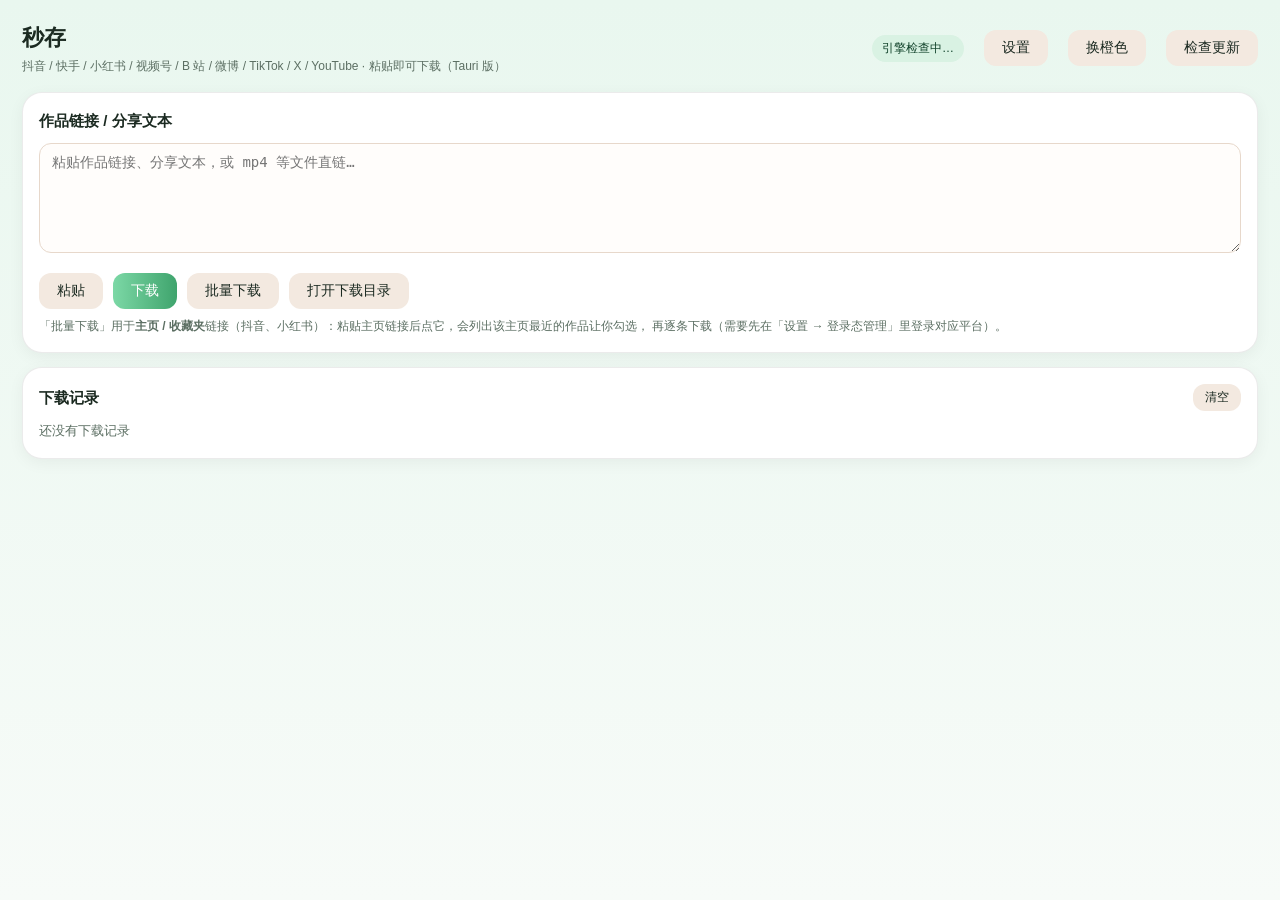
==== tauri/src/index.html @ 808eb052 "init: 秒存开源版（三端客户端 + 引擎框架 + 官网）" ====
<!doctype html>
<html lang="zh-CN">
<head>
  <meta charset="utf-8" />
  <meta name="viewport" content="width=device-width, initial-scale=1" />
  <title>秒存</title>
  <style>
    :root {
      /* 主题配色（与安卓端一致：浅橙 / 浅绿），JS 里按用户选择覆盖 */
      --bg-top: #e9f7ef;
      --bg-bottom: #f7fbf8;
      --card: #ffffff;
      --primary: #4caf7d;
      --primary-soft: #d9f2e3;
      --gradient-a: #7cd8a6;
      --gradient-b: #3fa46d;
      --chip-text: #12432b;
      --text: #1b2a21;
      --muted: #5c6f63;
      --ok: #2e7d32;
      --warn: #e65100;
      --line: rgba(0, 0, 0, 0.08);
    }
    * { box-sizing: border-box; }
    body {
      margin: 0;
      font-family: -apple-system, "PingFang SC", "Microsoft YaHei", sans-serif;
      background: linear-gradient(var(--bg-top), var(--bg-bottom)) fixed;
      color: var(--text);
      padding: 20px 22px 32px;
    }
    header { display: flex; align-items: center; gap: 12px; margin-bottom: 16px; }
    header h1 { font-size: 22px; margin: 0; }
    header .sub { color: var(--muted); font-size: 12px; margin-top: 2px; }
    .badge {
      margin-left: auto; font-size: 12px; padding: 4px 10px; border-radius: 999px;
      background: var(--primary-soft); color: var(--chip-text);
    }
    .card {
      background: var(--card); border-radius: 18px; padding: 16px;
      border: 1px solid var(--line);
      box-shadow: 0 3px 12px rgba(0, 0, 0, 0.07); margin-bottom: 14px;
    }
    textarea {
      width: 100%; min-height: 110px; resize: vertical; border-radius: 12px;
      border: 1px solid #e7d8cb; padding: 10px 12px; font-size: 14px; color: var(--text);
      background: #fffdfb; outline: none;
    }
    textarea:focus { border-color: var(--primary); }
    .row { display: flex; gap: 10px; margin-top: 12px; flex-wrap: wrap; }
    button {
      border: none; border-radius: 12px; padding: 9px 18px; font-size: 14px;
      cursor: pointer; background: #f3e9e0; color: var(--text);
    }
    button.primary { background: linear-gradient(90deg, var(--gradient-a), var(--gradient-b)); color: #fff; }
    button:disabled { opacity: 0.5; cursor: not-allowed; }
    .progress { height: 8px; border-radius: 999px; background: #f0e4d8; overflow: hidden; margin-top: 10px; }
    .progress > div { height: 100%; width: 0; background: var(--primary); transition: width 0.2s; }
    .muted { color: var(--muted); font-size: 12px; }
    .chip {
      display: inline-block; font-size: 11px; padding: 2px 8px; border-radius: 999px;
      background: var(--primary-soft); color: var(--chip-text); margin-right: 6px;
    }
    /* 卡片之间不画分隔线（与安卓 / Mac 一致，靠间距区分） */
    .history-item { display: flex; gap: 10px; align-items: center; padding: 8px 0; }
    .history-block + .history-block { margin-top: 10px; }
    .history-item .title { font-size: 13px; }
    .history-item .meta { font-size: 11px; color: var(--muted); }
    .empty { color: var(--muted); font-size: 13px; }
    /* 版本更新卡片 */
    .update-head { display: flex; align-items: center; gap: 12px; }
    .update-icon {
      width: 46px; height: 46px; border-radius: 14px; flex: none;
      background: linear-gradient(135deg, #ffb27a, #f97316);
      color: #fff; font-size: 24px; font-weight: 700;
      display: flex; align-items: center; justify-content: center;
    }
    .update-version { font-size: 22px; font-weight: 700; }
    .update-info {
      background: var(--primary-soft); border-radius: 12px; padding: 10px 14px;
      font-size: 12px; color: #7a4a1c; margin: 12px 0; line-height: 1.7;
    }
    .update-info .new { color: #d2690f; font-weight: 600; }
    .update-list { margin: 0; padding-left: 18px; font-size: 13px; line-height: 1.8; max-height: 200px; overflow: auto; }
    .update-actions { display: flex; justify-content: flex-end; gap: 10px; margin-top: 14px; }
    pre#log {
      max-height: 200px; overflow: auto; background: #fbf4ee; border-radius: 10px;
      padding: 10px; font-size: 11px; line-height: 1.5; color: #6b5a4b; white-space: pre-wrap;
    }
    h2 { font-size: 15px; margin: 0 0 10px; }
    /* 弹窗 */
    .modal-mask {
      position: fixed; inset: 0; background: rgba(0, 0, 0, 0.35);
      display: flex; align-items: center; justify-content: center; z-index: 50;
    }
    .modal {
      background: #fff; border-radius: 18px; padding: 20px 22px; max-width: 420px;
      box-shadow: 0 12px 40px rgba(0, 0, 0, 0.18);
    }
    /* 记录之间更清晰的分隔线 */
    .history-item { padding: 12px 4px 6px; }
    /* 缩略图（与安卓 / Mac 一致）：图片 / 视频 / PDF 出图，音频出音符；带细边框 */
    .thumb-strip { display: flex; gap: 10px; overflow-x: auto; padding: 2px 4px 6px; }
    .thumb-tile { width: 86px; flex: 0 0 auto; display: flex; flex-direction: column; gap: 3px; align-items: center; }
    .thumb-box {
      position: relative; width: 86px; height: 86px; border-radius: 10px; overflow: hidden;
      border: 1px solid var(--line); background: rgba(0, 0, 0, 0.06);
      display: flex; align-items: center; justify-content: center; cursor: zoom-in;
    }
    .thumb-box img, .thumb-box video { width: 100%; height: 100%; object-fit: cover; display: block; }
    .thumb-box .glyph { font-size: 24px; color: var(--muted); }
    .thumb-box .play {
      position: absolute; width: 30px; height: 30px; border-radius: 50%;
      background: rgba(0, 0, 0, 0.45); color: #fff; display: flex; align-items: center;
      justify-content: center; font-size: 12px; padding-left: 2px;
    }
    .thumb-size { font-size: 10px; color: var(--muted); }
    .file-row { display: flex; align-items: center; gap: 8px; padding: 3px 4px; }
    .file-row .name { font-size: 11px; color: var(--muted); flex: 1; overflow: hidden; text-overflow: ellipsis; white-space: nowrap; }
    .file-row .size { font-size: 10px; color: var(--muted); }
    /* 图标操作按钮（内联 SVG，Lucide 风格 · MIT 开源）：打开 / 分享 / 在文件夹中显示 / 删除 */
    .icon-btn {
      display: inline-flex; align-items: center; justify-content: center;
      width: 24px; height: 24px; border-radius: 7px; border: none; padding: 0;
      background: transparent; color: var(--primary); cursor: pointer;
    }
    .icon-btn:hover { background: var(--primary-soft); }
    .icon-btn.danger { color: #c0392b; }
    .icon-btn.danger:hover { background: rgba(192, 57, 43, 0.12); }
    .icon-btn svg {
      width: 14px; height: 14px; fill: none; stroke: currentColor;
      stroke-width: 2; stroke-linecap: round; stroke-linejoin: round;
    }
    .actions { display: flex; gap: 2px; align-items: center; }
    .thumb-actions { display: flex; gap: 2px; justify-content: center; }
    /* 放大预览浮层 */
    .preview { position: fixed; inset: 0; z-index: 60; background: rgba(10, 10, 12, 0.95); display: flex; flex-direction: column; }
    .preview-bar { display: flex; align-items: center; gap: 10px; padding: 10px 14px; color: #fff; }
    .preview-bar .name { font-size: 14px; font-weight: 600; max-width: 46%; overflow: hidden; text-overflow: ellipsis; white-space: nowrap; }
    .preview-bar .size { font-size: 11px; color: #b9b9c0; }
    .preview-bar button { background: rgba(255, 255, 255, 0.14); color: #fff; border: none; border-radius: 999px; padding: 6px 14px; cursor: pointer; font-size: 12px; }
    .preview-body { flex: 1; display: flex; align-items: center; justify-content: center; overflow: auto; position: relative; }
    .preview-body img { max-width: 96%; max-height: 92%; cursor: zoom-in; }
    .preview-body video { max-width: 94%; max-height: 92%; }
    .preview-body audio { width: 60%; min-width: 320px; }
    .preview-body iframe { width: 96%; height: 92%; border: none; background: #fff; border-radius: 8px; }
    .preview-nav {
      position: absolute; top: 50%; transform: translateY(-50%); font-size: 22px; color: #fff;
      background: rgba(0, 0, 0, 0.35); border: none; border-radius: 50%; width: 44px; height: 44px; cursor: pointer;
    }
    .preview-nav.prev { left: 16px; }
    .preview-nav.next { right: 16px; }
    .preview-counter { position: absolute; bottom: 14px; left: 50%; transform: translateX(-50%); color: #b9b9c0; font-size: 12px; }
    /* 卡片与控件再打磨一点：更柔和的阴影、稍大圆角、hover 反馈 */
    .card { border-radius: 20px; box-shadow: 0 4px 16px rgba(0, 0, 0, 0.05); transition: box-shadow .2s; }
    .card:hover { box-shadow: 0 6px 22px rgba(0, 0, 0, 0.07); }
    button { border-radius: 12px; transition: transform .12s, filter .12s; }
    button:hover:not(:disabled) { filter: brightness(0.97); }
    button:active:not(:disabled) { transform: scale(0.98); }
    textarea, input, select { border-radius: 12px; }
    body { line-height: 1.6; }
    /* 设置 + Cookie 管理 */
    .field { display: flex; align-items: center; gap: 8px; margin-bottom: 8px; flex-wrap: wrap; }
    .field label { width: 74px; font-size: 13px; color: var(--muted); flex: none; }
    .field input, .field select {
      flex: 1; min-width: 180px; border-radius: 10px; border: 1px solid var(--line);
      padding: 7px 10px; font-size: 13px; background: #fff; color: var(--text); outline: none;
    }
    .field input:focus, .field select:focus { border-color: var(--primary); }
    .cookie-row {
      display: flex; align-items: center; gap: 8px; padding: 7px 0;
      border-bottom: 1px dashed var(--line); flex-wrap: wrap;
    }
    .cookie-row:last-child { border-bottom: none; }
    .cookie-row .name { flex: 1; font-size: 13px; min-width: 130px; }
    .cookie-row .state { font-size: 12px; margin-left: 8px; }
    .cookie-row button { padding: 5px 12px; font-size: 12px; }
    /* 云端那一组按钮前加一条细竖线，视觉上区分「本机操作 / 云端操作」 */
    .cookie-row .cloud-group { display: flex; align-items: center; gap: 6px; flex-wrap: wrap; padding-left: 10px; border-left: 1px dashed var(--line); }
    .cookie-row button.sync-active { background: var(--primary-soft); border-color: var(--primary); font-weight: 600; }
    .cookie-row .cloud-state { font-size: 11px; color: var(--muted); }
    .cookie-hint {
      background: var(--primary-soft); color: var(--chip-text); border-radius: 12px;
      padding: 10px 12px; font-size: 13px; margin: 8px 0; display: none;
    }
    .update-icon { background: linear-gradient(135deg, var(--gradient-a), var(--gradient-b)); }
    .sync-row { display: flex; align-items: center; gap: 6px; padding: 6px 0; border-bottom: 1px dashed var(--line); flex-wrap: wrap; }
    .sync-row:last-child { border-bottom: none; }
    .sync-row .name { flex: 1; font-size: 13px; min-width: 120px; }
    .sync-row button { padding: 4px 10px; font-size: 12px; }
    /* 当前正在使用的云端登录态（手机端 / 电脑端）高亮 */
    .sync-row button.sync-active { background: var(--primary-soft); border-color: var(--primary); font-weight: 600; }
  </style>
</head>
<body>
  <header>
    <div>
      <h1>秒存</h1>
      <div class="sub">抖音 / 快手 / 小红书 / 视频号 / B 站 / 微博 / TikTok / X / YouTube · 粘贴即可下载（Tauri 版）</div>
    </div>
    <div class="badge" id="engineBadge">引擎检查中…</div>
    <button id="viewToggleBtn" style="margin-left:8px">设置</button>
    <button id="themeBtn" style="margin-left:8px">换橙色</button>
    <button id="checkUpdateBtn" style="margin-left:8px">检查更新</button>
  </header>

  <!-- 版本更新卡片：发现新版本时显示，点「前往下载」用系统浏览器打开下载地址 -->
  <div class="card" id="updateCard" style="display:none">
    <div class="update-head">
      <div class="update-icon">↑</div>
      <div>
        <div class="muted">发现新版本</div>
        <div class="update-version" id="updateVersion">–</div>
      </div>
    </div>
    <div class="update-info">
      <div>当前版本 <span id="updateCurrent">–</span></div>
      <div class="new">最新版本 <span id="updateLatest">–</span><span id="updateSize"></span></div>
    </div>
    <h2 style="margin-bottom:6px">更新内容</h2>
    <ul class="update-list" id="updateChangelog"></ul>
    <div class="update-actions">
      <button id="updateLater">稍后</button>
      <button class="primary" id="updateDownload">前往下载</button>
    </div>
  </div>

  <div class="card" id="setupCard" style="display:none">
    <h2>首次使用：初始化解析引擎</h2>
    <div class="muted">将创建 Python 虚拟环境、安装 yt-dlp / Playwright 与内置浏览器内核（约 800MB，存放在应用数据目录）。</div>
    <div class="row">
      <button class="primary" id="bootstrapBtn">开始初始化</button>
    </div>
    <pre id="log" style="margin-top:12px"></pre>
  </div>

  <div id="homeView">
  <div class="card">
    <h2>作品链接 / 分享文本</h2>
    <textarea id="input" placeholder="粘贴作品链接、分享文本，或 mp4 等文件直链…"></textarea>
    <div class="row">
      <button id="pasteBtn">粘贴</button>
      <button class="primary" id="downloadBtn">下载</button>
      <!-- 主页 / 收藏夹链接：抓取该主页作品后逐条下载（需要先在桌面端登录对应平台） -->
      <button id="batchBtn" title="主页 / 收藏夹链接：抓取最近 20 条作品并逐条下载">批量下载</button>
      <button id="folderBtn">打开下载目录</button>
    </div>
    <div class="muted" style="margin-top:8px">
      「批量下载」用于<b>主页 / 收藏夹</b>链接（抖音、小红书）：粘贴主页链接后点它，会列出该主页最近的作品让你勾选，
      再逐条下载（需要先在「设置 → 登录态管理」里登录对应平台）。
    </div>
  </div>

  <div class="card" id="taskCard" style="display:none">
    <h2 id="taskTitle">任务</h2>
    <div class="muted" id="taskStage">准备中</div>
    <div class="progress"><div id="taskBar"></div></div>
    <div class="muted" id="taskDetail" style="margin-top:8px"></div>
    <!-- 完成后的缩略图（图片点开放大、视频/音频点开即播） -->
    <div id="taskFiles"></div>
    <div class="row" id="taskActions" style="display:none">
      <!-- 与下载记录一致：打开 / 分享 / 在资源管理器中显示都用图标（内容由 JS 填充） -->
      <button class="icon-btn" id="taskOpenBtn" title="打开" aria-label="打开"></button>
      <button class="icon-btn" id="taskShareBtn" title="分享" aria-label="分享"></button>
      <button class="icon-btn" id="taskRevealBtn" title="在资源管理器中显示" aria-label="在资源管理器中显示"></button>
      <button class="icon-btn danger" id="taskDeleteBtn" title="删除这次下载及其文件" aria-label="删除这次下载及其文件"></button>
    </div>
  </div>

  <div class="card">
    <div style="display:flex;align-items:center;gap:8px">
      <h2 style="margin:0">下载记录</h2>
      <button id="clearHistoryBtn" style="margin-left:auto;padding:5px 12px;font-size:12px">清空</button>
    </div>
    <div id="history" class="empty" style="margin-top:10px">还没有下载记录</div>
  </div>

  </div>

  <div id="settingsView" style="display:none">
  <!-- 设置 + Cookie 管理（与 Mac/安卓端对齐） -->
  <div class="card" id="settingsCard">
    <div style="display:flex;align-items:center;">
      <h2>设置</h2>
      <button id="settingsToggle" style="margin-left:auto;padding:5px 12px;font-size:12px">收起</button>
    </div>
    <div id="settingsBody">
      <div class="field"><label>保存目录</label><input id="setOutDir" placeholder="留空使用默认：下载/视频下载" /><button id="pickFolderBtn">选择…</button></div>
      <div class="field"><label>命名模板</label><input id="setNameTemplate" placeholder="{author}-{title}" /></div>
      <div class="field"><label>画质上限</label>
        <select id="setMaxHeight">
          <option value="0">最高画质</option>
          <option value="1080">≤1080P</option>
          <option value="720">≤720P</option>
        </select>
      </div>
      <div class="field"><label>代理地址</label><input id="setProxy" placeholder="留空自动读系统代理，如 http://127.0.0.1:7890" /></div>
      <div class="row" style="margin-top:4px">
        <button class="primary" id="saveSettingsBtn">保存设置</button>
        <span class="muted" id="settingsHint"></span>
      </div>

      <h2 style="margin-top:18px">登录态管理</h2>
      <div class="muted" style="margin-bottom:6px">
        登录态只保存在本机，也可以登录账号后加密同步到云端。X / YouTube 必须登录；Vimeo / QQ 音乐等多数内容也需要登录；
        抖音不用登录也能下载（但「主页批量」需要登录）。
      </div>
      <div id="cookieList" class="muted">正在读取…</div>
      <div class="cookie-hint" id="cookieHint">
        <span id="cookieHintText"></span>
        <span style="float:right">
          <button class="primary" id="cookieLoginSave">完成</button>
          <button id="cookieLoginCancel">取消</button>
        </span>
      </div>
    </div>

      <h2 style="margin-top:18px">账号 · 云端登录态同步</h2>
    <div id="accountLoggedOut">
      <div class="field"><label>手机号</label><input id="accountPhone" placeholder="11 位手机号，用于接收验证码" /></div>
      <div class="field"><label>验证码</label>
        <input id="accountCode" placeholder="短信验证码" />
        <button id="sendCodeBtn">获取验证码</button>
        <button class="primary" id="accountLoginBtn">登录</button>
      </div>
      <div class="muted">
        登录后：一端登录过的平台，其它端可以直接用（登录态加密保存、只有你能看到、可一键清空）。不登录也不影响现有功能。
      </div>
    </div>
    <div id="accountLoggedIn" style="display:none">
      <div class="field"><label>已登录</label><span id="accountInfo" style="flex:1"></span>
        <button id="accountLogoutBtn">退出登录</button>
      </div>
      <div class="row">
        <button id="pullAllBtn">拉取全部云端登录态到本地</button>
        <button id="uploadAllBtn">同步本机登录态到云端</button>
        <button id="clearCloudBtn">清空云端登录态</button>
        <span class="muted" id="accountHint"></span>
      </div>
      <div class="muted" style="margin-top:6px">
        登录账号后各平台登录态会自动回填。想换用另一端的会话（例如用电脑端登录态下 B 站 4K），点对应平台的「使用手机登录态 / 使用电脑端登录态」，
        当前使用的那一端会高亮；那一端没有登录态时按钮是灰的。也可以点「拉取云端登录态」直接取云端最新的一份，或用「拉取全部云端登录态到本地」一次拉完。
      </div>
    </div>
  </div>

  <!-- 提建议 / 联系官方 -->
  <div class="card" id="feedbackCard">
    <h2>提建议 / 联系官方</h2>
    <div class="muted" style="margin-bottom:6px">反馈问题时请附上链接，方便我们复现。</div>
    <textarea id="feedbackText" style="min-height:80px" placeholder="遇到问题或有建议，写在这里。请尽量附上出问题的链接，我们才能针对性地定位（会自动带上版本号）"></textarea>
    <div class="field" style="margin-top:8px"><label>联系方式</label><input id="feedbackContact" placeholder="手机号 / 邮箱（可留空）" /></div>
    <div class="row"><button class="primary" id="feedbackBtn">提交</button><span class="muted" id="feedbackHint"></span></div>
  </div>

  </div>

  <!-- 放大预览：图片可翻页缩放、视频/音频进来即播、PDF 直接用内置阅读器打开
       （必须放在脚本之前，脚本里要直接绑定按钮事件） -->
  <div id="preview" class="preview" style="display:none">
    <div class="preview-bar">
      <span class="name" id="previewName"></span>
      <span class="size" id="previewSize"></span>
      <span style="flex:1"></span>
      <button id="previewReveal">在文件夹中显示</button>
      <button id="previewOpen">打开</button>
      <button id="previewClose">关闭</button>
    </div>
    <div class="preview-body" id="previewBody"></div>
  </div>

  <!-- 清空下载记录：三选一（取消 / 仅清空记录 / 连文件一起删） -->
  <div class="modal-mask" id="clearHistoryModal" style="display:none">
    <div class="modal">
      <h2 style="margin-top:0">清空下载记录</h2>
      <div class="muted">要连下载好的文件一起删除吗？删除后无法恢复。</div>
      <div class="row" style="justify-content:flex-end;margin-top:16px">
        <button id="clearHistoryCancel">取消</button>
        <button id="clearHistoryOnly">仅清空记录</button>
        <button class="primary" id="clearHistoryWithFiles">清空并删除文件</button>
      </div>
    </div>
  </div>

  <script>
    const { invoke } = window.__TAURI__.core;
    const { listen } = window.__TAURI__.event;

    let currentTaskId = null;
    let currentFile = '';
    const $ = (id) => document.getElementById(id);

    function setBadge(text, color) {
      const badge = $('engineBadge');
      badge.textContent = text;
      badge.style.background = color || 'var(--primary-soft)';
    }

    async function refreshEngine() {
      const info = await invoke('engine_info');
      if (!info.python || !info.bridge) {
        setBadge('未初始化', '#ffe0cc');
        $('setupCard').style.display = 'block';
        return;
      }
      try {
        await invoke('engine_start');
        setBadge('引擎已启动', '#d9f2e3');
        invoke('engine_send', { payload: { id: 'status', cmd: 'engine_status' } });
        checkUpdate(); // 冷启动检查新版本（Windows 端）
        // 解析引擎随应用版本一起更新（内置运行时），客户端不再做引擎热更新
      } catch (error) {
        setBadge('引擎启动失败', '#ffd9d9');
        $('setupCard').style.display = 'block';
        $('log').textContent = String(error);
      }
    }

    // ---------------- 缩略图 / 预览（与安卓、Mac 对齐） ----------------
    const MEDIA_EXT = {
      image: ['jpg', 'jpeg', 'png', 'webp', 'gif', 'heic', 'heif', 'avif', 'bmp'],
      video: ['mp4', 'mov', 'mkv', 'webm', 'm4v', '3gp', 'avi', 'ts'],
      audio: ['mp3', 'm4a', 'aac', 'flac', 'wav', 'opus', 'ogg'],
      pdf: ['pdf'],
    };
    const fileSizes = new Map();   // path -> bytes（打开预览时显示大小）

    function mediaKind(path) {
      const ext = String(path || '').split('.').pop().toLowerCase();
      for (const [kind, list] of Object.entries(MEDIA_EXT)) {
        if (list.includes(ext)) return kind;
      }
      return 'other';
    }

    function fileUrl(path) {
      try { return window.__TAURI__.core.convertFileSrc(path); } catch (_) { return path; }
    }

    function fileName(path) {
      return String(path || '').split(/[\\/]/).pop();
    }

    function playBadge() {
      const badge = document.createElement('div');
      badge.className = 'play';
      badge.textContent = '▶';
      return badge;
    }

    // 图标按钮用的内联 SVG（Lucide 图标，MIT 协议，无外部依赖）；title/aria-label 提供提示与无障碍描述
    const ICONS = {
      open: '<svg viewBox="0 0 24 24"><path d="M18 13v6a2 2 0 0 1-2 2H5a2 2 0 0 1-2-2V8a2 2 0 0 1 2-2h6"/><polyline points="15 3 21 3 21 9"/><line x1="10" y1="14" x2="21" y2="3"/></svg>',
      share: '<svg viewBox="0 0 24 24"><path d="M4 12v8a2 2 0 0 0 2 2h12a2 2 0 0 0 2-2v-8"/><polyline points="16 6 12 2 8 6"/><line x1="12" y1="2" x2="12" y2="15"/></svg>',
      folder: '<svg viewBox="0 0 24 24"><path d="M22 19a2 2 0 0 1-2 2H4a2 2 0 0 1-2-2V5a2 2 0 0 1 2-2h5l2 3h9a2 2 0 0 1 2 2z"/></svg>',
      trash: '<svg viewBox="0 0 24 24"><polyline points="3 6 5 6 21 6"/><path d="M19 6v14a2 2 0 0 1-2 2H7a2 2 0 0 1-2-2V6m3 0V4a2 2 0 0 1 2-2h4a2 2 0 0 1 2 2v2"/></svg>',
    };

    function iconButton(name, title, onClick, danger) {
      const button = document.createElement('button');
      button.className = danger ? 'icon-btn danger' : 'icon-btn';
      button.title = title;
      button.setAttribute('aria-label', title);
      button.innerHTML = ICONS[name] || '';
      button.addEventListener('click', onClick);
      return button;
    }

    /** 文件格式标签：优先扩展名，没有就按类型兜底（如 MP4 / JPG / PDF） */
    function formatLabel(file) {
      const name = fileName(file);
      const ext = name.includes('.') ? name.split('.').pop().toUpperCase() : '';
      if (ext && ext.length <= 5) return ext;
      return { video: 'MP4', image: 'IMAGE', audio: 'AUDIO', pdf: 'PDF' }[mediaKind(file)] || 'FILE';
    }

    /** 缩略图条：图片 / 视频 / PDF 出图，音频出音符；每个文件下面显示格式、大小与操作按钮 */
    function buildStrip(files, onDelete) {
      const strip = document.createElement('div');
      strip.className = 'thumb-strip';
      files.forEach((file, index) => {
        const kind = mediaKind(file);
        const tile = document.createElement('div');
        tile.className = 'thumb-tile';
        const box = document.createElement('div');
        box.className = 'thumb-box';

        if (kind === 'image' || kind === 'video') {
          const media = document.createElement(kind === 'image' ? 'img' : 'video');
          media.src = fileUrl(file);
          if (kind === 'video') {
            media.muted = true;
            media.preload = 'metadata';
            media.playsInline = true;
            // 让内核把第一帧画出来当封面（0.5 秒处，避免黑屏）
            media.addEventListener('loadeddata', () => {
              try { media.currentTime = 0.5; } catch (_) {}
            }, { once: true });
            box.appendChild(media);
            box.appendChild(playBadge());
          } else {
            media.loading = 'lazy';
            box.appendChild(media);
          }
        } else if (kind === 'audio') {
          const glyph = document.createElement('div');
          glyph.className = 'glyph';
          glyph.textContent = '♪';
          box.appendChild(glyph);
          box.appendChild(playBadge());
        } else {
          const glyph = document.createElement('div');
          glyph.className = 'glyph';
          glyph.textContent = kind === 'pdf' ? 'PDF' : '📄';
          box.appendChild(glyph);
        }

        box.title = fileName(file);
        box.addEventListener('click', () => showPreview(files, index));
        const size = document.createElement('div');
        size.className = 'thumb-size';
        size.textContent = `${formatLabel(file)} · ${formatBytes(fileSizes.get(file) || 0)}`;
        tile.appendChild(box);
        tile.appendChild(size);
        // 打开 / 分享 /（历史记录里还有）删除：图标按钮居中排在文件下面
        const actions = document.createElement('div');
        actions.className = 'thumb-actions';
        actions.appendChild(iconButton('open', '打开', () => invoke('open_path', { path: file }).catch((error) => window.alert('打开失败：' + error))));
        actions.appendChild(iconButton('share', '分享', () => invoke('share_file', { path: file }).catch((error) => window.alert('分享失败：' + error))));
        if (onDelete) {
          actions.appendChild(iconButton('trash', '删除这个文件', () => onDelete(file), true));
        }
        tile.appendChild(actions);
        strip.appendChild(tile);
      });
      return strip;
    }

    /** 不能预览的文件（安装包 / 压缩包 / 文本等）：保持原来的行样式，补上大小 */
    function buildFileRow(file, onDelete) {
      const row = document.createElement('div');
      row.className = 'file-row';
      const name = document.createElement('div');
      name.className = 'name';
      name.textContent = fileName(file);
      const size = document.createElement('div');
      size.className = 'size';
      size.textContent = formatBytes(fileSizes.get(file) || 0);
      row.appendChild(name);
      row.appendChild(size);
      // 打开 / 在文件夹中显示 / 分享 /（历史记录里还有）删除：图标按钮
      const actions = document.createElement('div');
      actions.className = 'actions';
      actions.appendChild(iconButton('open', '打开', () => invoke('open_path', { path: file }).catch((error) => window.alert('打开失败：' + error))));
      actions.appendChild(iconButton('folder', '在资源管理器中显示', () => invoke('reveal_file', { path: file }).catch((error) => window.alert('打开失败：' + error))));
      actions.appendChild(iconButton('share', '分享', () => invoke('share_file', { path: file }).catch((error) => window.alert('分享失败：' + error))));
      if (onDelete) {
        actions.appendChild(iconButton('trash', '删除这个文件', () => onDelete(file), true));
      }
      row.appendChild(actions);
      return row;
    }

    async function refreshHistory() {
      const items = await invoke('read_history');
      const container = $('history');
      if (!Array.isArray(items) || items.length === 0) {
        container.className = 'empty';
        container.textContent = '还没有下载记录';
        return;
      }
      container.className = '';
      const sliced = items.slice(0, 50);
      const allPaths = [];
      sliced.forEach((item) => (item.files || []).forEach((file) => allPaths.push(file)));
      let sizes = [];
      try { sizes = await invoke('file_sizes', { paths: allPaths }); } catch (_) { sizes = []; }
      allPaths.forEach((path, index) => fileSizes.set(path, sizes[index] || 0));

      container.innerHTML = '';
      sliced.forEach((item, itemIndex) => {
        const files = (item.files || []).filter(Boolean);
        const info = item.media_info || {};
        const quality = [info.width && info.height ? `${info.width}×${info.height}` : '', info.duration ? `${info.duration}s` : '']
          .filter(Boolean).join(' · ');
        const extra = files.length > 1 ? ` · 共 ${files.length} 个文件` : '';

        const block = document.createElement('div');
        block.className = 'history-block';
        const head = document.createElement('div');
        head.className = 'history-item';
        const text = document.createElement('div');
        text.style.flex = '1';
        const title = document.createElement('div');
        title.className = 'title';
        const chip = document.createElement('span');
        chip.className = 'chip';
        chip.textContent = platformLabel(item.platform);
        title.appendChild(chip);
        title.appendChild(document.createTextNode(item.title || fileName(files[0] || '')));
        const meta = document.createElement('div');
        meta.className = 'meta';
        meta.textContent = `${item.finished_at || ''} · ${quality}${extra}`.replace(/^ · /, '');
        text.appendChild(title);
        text.appendChild(meta);
        head.appendChild(text);
        // 打开 / 在资源管理器中显示 / 分享 / 删除（图标按钮；删除在最后，无确认，连同源文件一起删）
        const headActions = document.createElement('div');
        headActions.className = 'actions';
        if (files.length) {
          headActions.appendChild(iconButton('open', '打开', () => invoke('open_path', { path: files[0] }).catch((error) => window.alert('打开失败：' + error))));
          headActions.appendChild(iconButton('folder', '在资源管理器中显示', () => invoke('reveal_file', { path: files[0] }).catch((error) => window.alert('打开失败：' + error))));
          headActions.appendChild(iconButton('share', '分享', () => invoke('share_file', { path: files[0] }).catch((error) => window.alert('分享失败：' + error))));
        }
        headActions.appendChild(iconButton('trash', '删除这条记录及其文件', async () => {
          try {
            await invoke('delete_history_item', { index: itemIndex, deleteFiles: true });
          } catch (error) {
            window.alert('删除失败：' + error);
          }
          refreshHistory();
        }, true));
        head.appendChild(headActions);
        block.appendChild(head);

        const previewable = files.filter((file) => mediaKind(file) !== 'other');
        const others = files.filter((file) => mediaKind(file) === 'other');
        // 单个文件删除：从记录里移除；全部删光后记录一并删除
        const deleteFile = async (file) => {
          try {
            await invoke('delete_history_file', { index: itemIndex, path: file });
          } catch (error) {
            window.alert('删除失败：' + error);
          }
          refreshHistory();
        };
        if (previewable.length) block.appendChild(buildStrip(previewable, deleteFile));
        others.forEach((file) => block.appendChild(buildFileRow(file, deleteFile)));
        container.appendChild(block);
      });
    }

    // ---------------- 放大预览 ----------------
    let previewFiles = [];
    let previewIndex = 0;

    /** 任务卡片里某个文件所在的 history.json 下标；找不到返回 -1 */
    async function findHistoryIndexForFile(file) {
      try {
        const items = await invoke('read_history');
        return items.findIndex((item) => (item.files || []).includes(file));
      } catch (_) {
        return -1;
      }
    }

    /** 任务完成后：在当前任务卡片里也显示缩略图（与历史记录一致，含删除） */
    let taskFileList = [];
    async function renderTaskFiles(files) {
      const container = $('taskFiles');
      container.innerHTML = '';
      taskFileList = (files || []).filter(Boolean);
      if (!taskFileList.length) {
        // 文件都删完了：卡片收起
        $('taskCard').style.display = 'none';
        currentFile = '';
        return;
      }
      try {
        const sizes = await invoke('file_sizes', { paths: taskFileList });
        taskFileList.forEach((path, index) => fileSizes.set(path, sizes[index] || 0));
      } catch (_) { /* 取不到大小就不显示，不影响预览 */ }
      // 单个文件删除：同步更新卡片与记录；全部删光时卡片收起
      const deleteTaskFile = async (file) => {
        const index = await findHistoryIndexForFile(file);
        if (index >= 0) {
          try {
            await invoke('delete_history_file', { index, path: file });
          } catch (error) {
            window.alert('删除失败：' + error);
          }
        }
        currentFile = taskFileList.includes(currentFile) && currentFile !== file ? currentFile : (taskFileList.find((item) => item !== file) || '');
        renderTaskFiles(taskFileList.filter((item) => item !== file));
        refreshHistory();
      };
      const previewable = taskFileList.filter((file) => mediaKind(file) !== 'other');
      const others = taskFileList.filter((file) => mediaKind(file) === 'other');
      if (previewable.length) container.appendChild(buildStrip(previewable, deleteTaskFile));
      others.forEach((file) => container.appendChild(buildFileRow(file, deleteTaskFile)));
    }

    // 任务卡片：删除这次下载（连同文件），卡片收起
    $('taskDeleteBtn').addEventListener('click', async () => {
      if (!currentFile) return;
      const index = await findHistoryIndexForFile(currentFile);
      if (index >= 0) {
        try {
          await invoke('delete_history_item', { index, deleteFiles: true });
        } catch (error) {
          window.alert('删除失败：' + error);
        }
      }
      currentFile = '';
      taskFileList = [];
      $('taskCard').style.display = 'none';
      refreshHistory();
    });

    function showPreview(files, index) {
      previewFiles = files;
      previewIndex = index;
      $('preview').style.display = 'flex';
      renderPreview();
    }

    function closePreview() {
      $('preview').style.display = 'none';
      $('previewBody').innerHTML = '';   // 顺带把正在播放的视频/音频停掉
      previewFiles = [];
    }

    function renderPreview() {
      const path = previewFiles[previewIndex] || '';
      const kind = mediaKind(path);
      $('previewName').textContent = fileName(path);
      $('previewSize').textContent = formatBytes(fileSizes.get(path) || 0);
      const body = $('previewBody');
      body.innerHTML = '';

      if (kind === 'image') {
        const image = document.createElement('img');
        image.src = fileUrl(path);
        image.addEventListener('click', () => {
          image.style.transform = image.style.transform === 'scale(2)' ? 'scale(1)' : 'scale(2)';
        });
        body.appendChild(image);
        const imageIndexes = previewFiles.map((file, index) => [file, index]).filter(([file]) => mediaKind(file) === 'image');
        if (imageIndexes.length > 1) {
          const position = imageIndexes.findIndex(([, index]) => index === previewIndex);
          const prev = document.createElement('button');
          prev.className = 'preview-nav prev';
          prev.textContent = '‹';
          prev.addEventListener('click', () => {
            previewIndex = imageIndexes[(position - 1 + imageIndexes.length) % imageIndexes.length][1];
            renderPreview();
          });
          const next = document.createElement('button');
          next.className = 'preview-nav next';
          next.textContent = '›';
          next.addEventListener('click', () => {
            previewIndex = imageIndexes[(position + 1) % imageIndexes.length][1];
            renderPreview();
          });
          const counter = document.createElement('div');
          counter.className = 'preview-counter';
          counter.textContent = `${position + 1}/${imageIndexes.length}`;
          body.appendChild(prev);
          body.appendChild(next);
          body.appendChild(counter);
        }
      } else if (kind === 'video') {
        const video = document.createElement('video');
        video.src = fileUrl(path);
        video.controls = true;
        video.autoplay = true;
        body.appendChild(video);
      } else if (kind === 'audio') {
        const audio = document.createElement('audio');
        audio.src = fileUrl(path);
        audio.controls = true;
        audio.autoplay = true;
        body.appendChild(audio);
      } else if (kind === 'pdf') {
        const frame = document.createElement('iframe');
        frame.src = fileUrl(path);
        body.appendChild(frame);
      } else {
        const hint = document.createElement('div');
        hint.style.color = '#fff';
        hint.textContent = '这类文件没有内置预览，点右上角「打开」用系统应用查看';
        body.appendChild(hint);
      }
    }

    // 绑定预览按钮（元素在 <script> 之前已就绪；加 null 判断避免以后调整结构又踩空）
    if ($('previewClose')) {
      $('previewClose').addEventListener('click', closePreview);
      $('previewOpen').addEventListener('click', () => {
        const path = previewFiles[previewIndex];
        if (path) invoke('open_path', { path }).catch((error) => window.alert('打开失败：' + error));
      });
      $('previewReveal').addEventListener('click', () => {
        const path = previewFiles[previewIndex];
        if (path) invoke('reveal_file', { path }).catch((error) => window.alert('打开失败：' + error));
      });
    }

    function platformLabel(key) {
      return {
        douyin: '抖音', kuaishou: '快手', xiaohongshu: '小红书',
        wechat_channels: '微信视频号', bilibili: 'B 站', weibo: '微博',
        tiktok: 'TikTok', instagram: 'Instagram',
        x: 'X', youtube: 'YouTube', generic: '通用解析', web: '网页资源'
      }[key] || '文件';
    }



    // ---------------------------------------------------------------- 账号（云端 Cookie 同步）

    let accountLoggedIn = false;
    let syncPlatforms = {};

    function renderAccount(status) {
      if (status) accountLoggedIn = Boolean(status.loggedIn);
      $('accountLoggedOut').style.display = accountLoggedIn ? 'none' : 'block';
      $('accountLoggedIn').style.display = accountLoggedIn ? 'block' : 'none';
      if (accountLoggedIn) {
        const phone = (status && status.phone) || $('accountPhone').value.trim();
        const nickname = (status && status.nickname) || '';
        $('accountInfo').textContent = `${phone}${nickname ? ' · ' + nickname : ''}（本机类型：电脑端）`;
      }
    }

    /** 云端两端都可能有：取"更新得更新鲜"的那一端（时间相同/缺失时优先手机端） */
    function pickNewestDevice(slots) {
      const mobile = (slots && slots.mobile) || {};
      const pc = (slots && slots.pc) || {};
      if (mobile.exists && pc.exists) {
        return String(pc.updatedAt || '') > String(mobile.updatedAt || '') ? 'pc' : 'mobile';
      }
      if (mobile.exists) return 'mobile';
      if (pc.exists) return 'pc';
      return '';
    }

    // 云端状态更新后重画登录态列表（本机与云端在同一行展示，与 Mac / 安卓一致）
    function renderSyncList(platforms) {
      if (platforms) syncPlatforms = platforms;
      renderCookies();
    }

    let smsCountdown = 0;

    function startSmsCountdown(seconds = 60) {
      smsCountdown = seconds;
      $('sendCodeBtn').disabled = true;
      const tick = () => {
        $('sendCodeBtn').textContent = `${smsCountdown} 秒后可重发`;
        smsCountdown -= 1;
        if (smsCountdown < 0) {
          clearInterval(timer);
          $('sendCodeBtn').disabled = false;
          $('sendCodeBtn').textContent = '获取验证码';
          return;
        }
      };
      const timer = setInterval(tick, 1000);
      tick();
    }

    $('sendCodeBtn').addEventListener('click', async () => {
      const phone = $('accountPhone').value.trim();
      if (phone.length < 11) { $('accountHint').textContent = '请先填 11 位手机号'; return; }
      $('accountHint').textContent = '正在发送验证码…';
      await invoke('engine_send', { payload: { id: 'sms-code', cmd: 'account_sms_code', phone } });
      startSmsCountdown(60);
    });

    $('accountLoginBtn').addEventListener('click', async () => {
      const phone = $('accountPhone').value.trim();
      const code = $('accountCode').value.trim();
      if (!phone || !code) { $('accountHint').textContent = '请填手机号和验证码'; return; }
      $('accountHint').textContent = '正在登录…';
      await invoke('engine_send', { payload: { id: 'account-login', cmd: 'account_login', phone, code } });
    });

    $('accountLogoutBtn').addEventListener('click', async () => {
      await invoke('engine_send', { payload: { id: 'account-logout', cmd: 'account_logout' } });
      $('accountHint').textContent = '已退出账号';
      renderSyncList({});
    });

    $('uploadAllBtn').addEventListener('click', async () => {
      const keys = Object.keys(cookieState).filter((key) => cookieState[key] && cookieState[key].has_cookie);
      if (!keys.length) { $('accountHint').textContent = '本机还没有可同步的 Cookie'; return; }
      $('accountHint').textContent = `正在同步 ${keys.length} 个平台…`;
      for (const key of keys) {
        await invoke('engine_send', { payload: { id: `sync-${key}`, cmd: 'cookie_sync_upload', platform: key } });
      }
      $('accountHint').textContent = `已同步 ${keys.length} 个平台 ✓`;
      setTimeout(() => { $('accountHint').textContent = ''; }, 3000);
    });

    $('clearCloudBtn').addEventListener('click', async () => {
      if (!window.confirm('确定清空云端保存的所有 Cookie 吗？清空后其它设备就不能再同步了。')) return;
      await invoke('engine_send', { payload: { id: 'clear-cloud', cmd: 'cookie_sync_clear' } });
      renderSyncList({});
      $('accountHint').textContent = '云端 Cookie 已清空';
    });

    // 拉取全部云端登录态到本地：每个平台取"最新的一份"（登录后的自动回填失败时手动补一次）
    $('pullAllBtn').addEventListener('click', async () => {
      const platforms = Object.keys(syncPlatforms).filter((key) => pickNewestDevice(syncPlatforms[key]));
      if (!platforms.length) {
        $('accountHint').textContent = '云端还没有可拉取的登录态';
        return;
      }
      $('accountHint').textContent = `正在拉取 ${platforms.length} 个平台的云端登录态…`;
      for (const platform of platforms) {
        const device = pickNewestDevice(syncPlatforms[platform] || {});
        await invoke('engine_send', { payload: {
          id: `pull-all-${platform}`,
          cmd: 'cookie_sync_pull',
          platform,
          deviceType: device,
        } });
        await new Promise((resolve) => setTimeout(resolve, 300));
      }
      $('accountHint').textContent = `已拉取 ${platforms.length} 个平台的云端登录态到本地`;
      invoke('engine_send', { payload: { id: 'cookie-status', cmd: 'cookie_status' } }).catch(() => {});
    });

    // ---------------------------------------------------------------- 提建议

    $('feedbackBtn').addEventListener('click', async () => {
      const content = $('feedbackText').value.trim();
      if (!content) { $('feedbackHint').textContent = '请先填写建议内容'; return; }
      $('feedbackHint').textContent = '正在提交…';
      await invoke('engine_send', { payload: {
        id: 'feedback',
        cmd: 'cloud_feedback',
        type: 'SUGGESTION',
        content,
        contact: $('feedbackContact').value.trim(),
        with_logs: false,
      } });
    });

    // 选择下载目录（Rust 侧调用系统目录选择框）
    $('pickFolderBtn').addEventListener('click', async () => {
      try {
        const picked = await invoke('pick_folder');
        if (picked) $('setOutDir').value = picked;
      } catch (error) {
        $('settingsHint').textContent = '无法打开目录选择框，请手动填写路径';
      }
    });

    // ---------------------------------------------------------------- 主题（与安卓端一致）
    const THEMES = {
      green: { primary: '#4caf7d', soft: '#d9f2e3', top: '#e9f7ef', bottom: '#f7fbf8', a: '#7cd8a6', b: '#3fa46d', chip: '#12432b' },
      orange: { primary: '#ff8a3d', soft: '#ffe7d6', top: '#ffede0', bottom: '#fff9f5', a: '#ffa96b', b: '#f97316', chip: '#a4551b' },
    };

    function applyTheme(key) {
      const theme = THEMES[key] ? key : 'green';
      const t = THEMES[theme];
      const root = document.documentElement.style;
      root.setProperty('--primary', t.primary);
      root.setProperty('--primary-soft', t.soft);
      root.setProperty('--bg-top', t.top);
      root.setProperty('--bg-bottom', t.bottom);
      root.setProperty('--gradient-a', t.a);
      root.setProperty('--gradient-b', t.b);
      root.setProperty('--chip-text', t.chip);
      localStorage.setItem('theme', theme);
      $('themeBtn').textContent = theme === 'green' ? '换橙色' : '换绿色';
    }

    // ---------------------------------------------------------------- 设置

    function fillSettings(settings) {
      if (!settings) return;
      if (settings.out_dir !== undefined) $('setOutDir').value = settings.out_dir || '';
      if (settings.name_template !== undefined) $('setNameTemplate').value = settings.name_template || '';
      if (settings.max_height !== undefined) $('setMaxHeight').value = String(settings.max_height || 0);
      if (settings.proxy !== undefined) $('setProxy').value = settings.proxy || '';
    }

    async function saveSettings() {
      const payload = {
        cmd: 'set_settings',
        settings: {
          out_dir: $('setOutDir').value.trim(),
          name_template: $('setNameTemplate').value.trim() || '{author}-{title}',
          max_height: Number($('setMaxHeight').value || 0),
          proxy: $('setProxy').value.trim(),
        },
      };
      await invoke('engine_send', { payload: { id: 'set-settings', ...payload } });
      $('settingsHint').textContent = '已保存 ✓';
      setTimeout(() => { $('settingsHint').textContent = ''; }, 2000);
    }

    // ---------------------------------------------------------------- Cookie 管理

    const PLATFORM_LABELS = {
      douyin: '抖音', kuaishou: '快手', xiaohongshu: '小红书', wechat_channels: '微信视频号',
      bilibili: 'B 站', weibo: '微博', tiktok: 'TikTok', instagram: 'Instagram',
      x: 'X', youtube: 'YouTube', ixigua: '西瓜视频', reddit: 'Reddit',
      vimeo: 'Vimeo', twitch: 'Twitch', weishi: '微视', haokan: '好看视频',
      netease: '网易云音乐', qqmusic: 'QQ 音乐',
    };
    let cookieState = {};

    function renderCookies(cookies) {
      if (cookies) cookieState = cookies;
      const keys = Object.keys(PLATFORM_LABELS).filter((key) => cookieState[key]);
      if (!keys.length) {
        $('cookieList').textContent = '还没读到 Cookie 状态（引擎可能还在启动）';
        return;
      }
      $('cookieList').className = '';
      $('cookieList').innerHTML = keys.map((key) => {
        const info = cookieState[key] || {};
        const invalid = Boolean(info.invalid);
        const has = Boolean(info.has_cookie);
        const stateText = invalid ? '已失效' : (has ? `已登录 · ${info.updated_at || ''}` : '未登录');
        const color = invalid ? 'var(--warn)' : (has ? 'var(--ok)' : 'var(--muted)');
        const source = info.source || '';
        // 云端那一组：账号登录后才出现（与 Mac / 安卓的合并卡片一致）
        let cloudPart = '';
        if (accountLoggedIn) {
          const slots = syncPlatforms[key] || {};
          const mobile = slots.mobile || {};
          const pc = slots.pc || {};
          const mobileActive = source === '云端·手机端';
          const pcActive = source === '云端·电脑端';
          const newest = pickNewestDevice(slots);
          cloudPart = `
            <span class="cloud-group">
              <button data-sync-pull="${key}" data-device="mobile" class="${mobileActive ? 'sync-active' : ''}" ${mobile.exists ? '' : 'disabled'}>${mobileActive ? '✓ ' : ''}使用手机登录态</button>
              <button data-sync-pull="${key}" data-device="pc" class="${pcActive ? 'sync-active' : ''}" ${pc.exists ? '' : 'disabled'}>${pcActive ? '✓ ' : ''}使用电脑端登录态</button>
              <button data-sync-pull-newest="${key}" ${newest ? '' : 'disabled'}>拉取云端登录态</button>
              <button data-sync-upload="${key}" ${has ? '' : 'disabled'}>同步本机登录态</button>
              ${(mobile.exists || pc.exists) ? `<button data-sync-delete="${key}">删除云端</button>` : ''}
              <span class="cloud-state">云端：手机端${mobile.exists ? ' ✓' : ' —'} / 电脑端${pc.exists ? ' ✓' : ' —'}</span>
            </span>`;
        }
        return `<div class="cookie-row">
          <div class="name">${PLATFORM_LABELS[key]}<span class="state" style="color:${color}">${stateText}</span>${source ? `<span class="state">来源：${source}</span>` : ''}</div>
          <button data-cookie-login="${key}">${has ? '重新登录' : '登录'}</button>
          <button data-cookie-paste="${key}">手动粘贴</button>
          <button data-cookie-test="${key}">测试登录态</button>
          ${has ? `<button data-cookie-clear="${key}">清除</button>` : ''}
          ${cloudPart}
        </div>`;
      }).join('');
    }

    let loginTaskId = null;
    let loginPlatform = '';

    function showCookieHint(text) {
      $('cookieHintText').textContent = text;
      $('cookieHint').style.display = 'block';
    }

    function hideCookieHint() {
      $('cookieHint').style.display = 'none';
      loginTaskId = null;
      loginPlatform = '';
    }

    $('cookieList').addEventListener('click', async (event) => {
      const target = event.target.closest('button');
      if (!target) return;
      if (target.dataset.cookieLogin) {
        const platform = target.dataset.cookieLogin;
        loginPlatform = platform;
        loginTaskId = `login-${platform}-${Date.now()}`;
        await invoke('engine_send', { payload: { id: loginTaskId, cmd: 'cookie_login', platform } });
        showCookieHint(`已打开 ${PLATFORM_LABELS[platform]} 登录窗口：在里面登录后点「完成」（换账号可先退出登录）`);
      } else if (target.dataset.cookiePaste) {
        const platform = target.dataset.cookiePaste;
        const value = window.prompt(`把 ${PLATFORM_LABELS[platform]} 的 Cookie 粘贴到这里（形如 name=value; name2=value2）`, '');
        if (value) {
          await invoke('engine_send', { payload: { id: `paste-${platform}`, cmd: 'cookie_set', platform, cookie: value } });
        }
      } else if (target.dataset.cookieTest) {
        const platform = target.dataset.cookieTest;
        showCookieHint(`正在测试 ${PLATFORM_LABELS[platform]} 的 Cookie…`);
        await invoke('engine_send', { payload: { id: `test-${platform}`, cmd: 'cookie_test', platform } });
      } else if (target.dataset.cookieClear) {
        const platform = target.dataset.cookieClear;
        await invoke('engine_send', { payload: { id: `clear-${platform}`, cmd: 'cookie_clear', platform } });
      } else if (target.dataset.syncPull) {
        // 拉取云端指定端的登录态（与 Mac / 安卓的「使用手机/电脑端登录态」一致）
        await invoke('engine_send', { payload: {
          id: `pull-${target.dataset.syncPull}`,
          cmd: 'cookie_sync_pull',
          platform: target.dataset.syncPull,
          deviceType: target.dataset.device,
        } });
      } else if (target.dataset.syncPullNewest) {
        // 不选端：直接取云端最新的那一份
        const platform = target.dataset.syncPullNewest;
        const device = pickNewestDevice(syncPlatforms[platform] || {});
        if (!device) return;
        await invoke('engine_send', { payload: {
          id: `pull-new-${platform}`,
          cmd: 'cookie_sync_pull',
          platform,
          deviceType: device,
        } });
      } else if (target.dataset.syncUpload) {
        await invoke('engine_send', { payload: {
          id: `upload-${target.dataset.syncUpload}`,
          cmd: 'cookie_sync_upload',
          platform: target.dataset.syncUpload,
        } });
      } else if (target.dataset.syncDelete) {
        const platform = target.dataset.syncDelete;
        if (!window.confirm(`确定删除云端保存的「${PLATFORM_LABELS[platform] || platform}」登录态吗？`)) return;
        await invoke('engine_send', { payload: { id: `del-${platform}`, cmd: 'cookie_sync_clear', platform } });
      }
    });

    $('cookieLoginSave').addEventListener('click', () => {
      if (!loginTaskId) return;
      invoke('engine_send', { payload: { id: 'login-save', cmd: 'cookie_login_save', task_id: loginTaskId } });
      showCookieHint('正在保存 Cookie…');
    });

    $('cookieLoginCancel').addEventListener('click', () => {
      if (!loginTaskId) { hideCookieHint(); return; }
      invoke('engine_send', { payload: { id: 'login-cancel', cmd: 'cookie_login_cancel', task_id: loginTaskId } });
      hideCookieHint();
    });

    // 首页 / 设置 两个视图（与 Mac 版一致：首页只管解析下载，设置独立成页）
    function showView(name) {
      const isSettings = name === 'settings';
      $('homeView').style.display = isSettings ? 'none' : 'block';
      $('settingsView').style.display = isSettings ? 'block' : 'none';
      $('viewToggleBtn').textContent = isSettings ? '返回' : '设置';
      window.scrollTo({ top: 0 });
    }

    $('viewToggleBtn').addEventListener('click', () => {
      const toSettings = $('settingsView').style.display === 'none';
      showView(toSettings ? 'settings' : 'home');
    });

    $('themeBtn').addEventListener('click', () => {
      applyTheme(localStorage.getItem('theme') === 'green' ? 'orange' : 'green');
    });

    $('settingsToggle').addEventListener('click', () => {
      const body = $('settingsBody');
      const hidden = body.style.display === 'none';
      body.style.display = hidden ? 'block' : 'none';
      $('settingsToggle').textContent = hidden ? '收起' : '展开';
    });

    $('saveSettingsBtn').addEventListener('click', saveSettings);

    // ---------------------------------------------------------------- 版本更新

    let updateInfo = null;
    let appVersion = '';

    function showUpdate(info) {
      updateInfo = info;
      $('updateVersion').textContent = info.versionName || '';
      $('updateCurrent').textContent = appVersion ? `v${appVersion}` : '当前安装版本';
      $('updateLatest').textContent = `${info.versionName || ''}（${info.versionCode || 0}）`;
      const size = Number(info.fileSize || 0);
      $('updateSize').textContent = size > 0 ? ` · ${(size / 1024 / 1024).toFixed(0)}MB` : '';
      const lines = String(info.changelog || '有新版本可用，建议更新。')
        .split('\n').map((line) => line.trim()).filter(Boolean);
      $('updateChangelog').innerHTML = (lines.length ? lines : ['有新版本可用，建议更新。'])
        .map((line) => `<li>${escapeHtml(line)}</li>`).join('');
      $('updateCard').style.display = 'block';
    }

    function checkUpdate() {
      invoke('engine_send', {
        payload: { id: 'update-check', cmd: 'cloud_check_update', platform: 'windows' }
      }).catch(() => {});
    }

    $('updateLater').addEventListener('click', () => {
      $('updateCard').style.display = 'none';
    });
    $('updateDownload').addEventListener('click', async () => {
      const url = updateInfo && updateInfo.downloadUrl;
      if (!url) return;
      try {
        await invoke('open_url', { url });
      } catch (error) {
        $('updateDownload').textContent = '打开失败，请手动访问';
      }
    });

    function escapeJs(text) {
      return String(text).replace(/\\/g, '\\\\').replace(/'/g, "\\'");
    }

    async function openPath(path) {
      await invoke('open_path', { path });
    }

    function escapeHtml(text) {
      return String(text).replace(/[&<>"']/g, (ch) => ({ '&': '&amp;', '<': '&lt;', '>': '&gt;', '"': '&quot;', "'": '&#39;' }[ch]));
    }

    function showTask(stage, title, percent, detail) {
      $('taskCard').style.display = 'block';
      $('taskStage').textContent = stage || '';
      if (title) $('taskTitle').textContent = title;
      $('taskBar').style.width = (percent || 0) + '%';
      $('taskDetail').textContent = detail || '';
    }

    // listen() 是异步的：必须等它注册完成再发第一波请求，否则引擎的 engine_status /
    // cookie_status 会「发得太早」，设置回填和 Cookie 列表就一直是空的（Windows 上实测踩到）
    const bridgeReady = listen('bridge-event', (event) => {
      const payload0 = event.payload || {};
      const payload = event.payload || {};
      const id = payload.id;
      if (payload.event === 'engine_status') {
        const engines = payload.engines || {};
        const ready = Object.values(engines).every((item) => item.ready);
        setBadge(ready ? '引擎就绪' : '引擎不完整', ready ? '#d9f2e3' : '#ffe0cc');
        fillSettings(payload.settings);
        if (payload.cookies) renderCookies(payload.cookies);
        invoke('engine_send', { payload: { id: 'cookie-status', cmd: 'cookie_status' } }).catch(() => {});
        invoke('engine_send', { payload: { id: 'account-status', cmd: 'account_status' } }).catch(() => {});
        invoke('engine_send', { payload: { id: 'sync-status', cmd: 'cookie_sync_status' } }).catch(() => {});
        return;
      }
      if (payload.event === 'cookie_status') {
        renderCookies(payload.cookies);
        renderSyncList(); // 本机来源变化后，同步刷新「使用手机/电脑端登录态」的高亮
        return;
      }
      if (payload.event === 'cookie_login_ready') {
        showCookieHint(`已打开登录窗口：登录完成后点「完成」`);
        return;
      }
      if (payload.kind === 'cookie_test') {
        showCookieHint(payload.ok ? `✓ ${payload.message || 'Cookie 有效'}` : `✗ ${payload.message || '检测未通过'}`);
        setTimeout(() => { $('cookieHint').style.display = 'none'; }, 6000);
        return;
      }
      if (payload.kind === 'cookie_set' || payload.kind === 'cookie_clear' || payload.kind === 'cookie_sync_upload' || payload.kind === 'cookie_sync_pull') {
        renderCookies(payload.cookies || payload.cookie_status);
        return;
      }
      if (payload.kind === 'cookie_login') {
        hideCookieHint();
        $('settingsHint').textContent = `${PLATFORM_LABELS[loginPlatform] || ''} 已保存 ${payload.count || 0} 条 Cookie ✓`;
        setTimeout(() => { $('settingsHint').textContent = ''; }, 3000);
        invoke('engine_send', { payload: { id: 'cookie-status', cmd: 'cookie_status' } }).catch(() => {});
        return;
      }
      if (payload.kind === 'cookie_login_cancelled') {
        hideCookieHint();
        return;
      }
      // 云控：版本更新结果（与下载任务无关，单独处理）
      if (payload.kind === 'account_status') {
        renderAccount(payload);
        return;
      }
      if (payload.kind === 'account_sms_code') {
        $('accountHint').textContent = '验证码已发送，请查看短信（签名报备期间可能走测试通道）';
        return;
      }
      if (payload.kind === 'account_login') {
        renderAccount({ loggedIn: true, phone: payload.phone, nickname: payload.nickname });
        $('accountHint').textContent = '登录成功 ✓';
        invoke('engine_send', { payload: { id: 'sync-status', cmd: 'cookie_sync_status' } }).catch(() => {});
        // 登录即回填：本机没有的平台自动用云端登录态（电脑端优先，手机端兜底）
        invoke('engine_send', { payload: { id: 'sync-autofill', cmd: 'cookie_sync_autofill' } }).catch(() => {});
        return;
      }
      if (payload.kind === 'account_logout') {
        renderAccount({ loggedIn: false });
        return;
      }
      if (payload.kind === 'cookie_sync_status') {
        renderAccount({ loggedIn: payload.loggedIn });
        renderSyncList(payload.platforms || {});
        return;
      }
      if (payload.kind === 'cookie_sync_upload' || payload.kind === 'cookie_sync_pull') {
        // pull 的返回里没有 platforms：别用空对象覆盖已有云端状态（否则列表会瞬间变空）
        if (payload.platforms) renderSyncList(payload.platforms);
        if (payload.kind === 'cookie_sync_pull') {
          $('accountHint').textContent = `已改用云端·${payload.deviceType === 'mobile' ? '手机端' : '电脑端'}的登录态`;
          invoke('engine_send', { payload: { id: 'cookie-status', cmd: 'cookie_status' } }).catch(() => {});
          // 拉取后重新取一次云端状态（列表按最新状态重画）
          invoke('engine_send', { payload: { id: 'sync-status', cmd: 'cookie_sync_status' } }).catch(() => {});
        }
        return;
      }
      if (payload.kind === 'cookie_sync_autofill') {
        if (payload.platforms) renderSyncList(payload.platforms);
        const applied = payload.applied || [];
        if (applied.length) {
          $('accountHint').textContent = `已自动回填 ${applied.length} 个平台的登录态（来自云端）`;
        }
        invoke('engine_send', { payload: { id: 'cookie-status', cmd: 'cookie_status' } }).catch(() => {});
        return;
      }
      if (payload.kind === 'cookie_sync_clear') {
        renderSyncList(payload.platforms || {});
        return;
      }
      if (payload.kind === 'cloud_feedback') {
        $('feedbackHint').textContent = '已收到，感谢反馈 ✓';
        $('feedbackText').value = '';
        return;
      }
      if (payload.kind === 'cloud_check_update') {
        if (payload.hasUpdate) showUpdate(payload);
        return;
      }
      if (payload.kind === 'cloud_register') return;
      if (id !== currentTaskId && payload.event !== 'done') return;
      switch (payload.event) {
        case 'meta':
          showTask('解析中', payload.label, 0);
          break;
        case 'stage':
          showTask(payload.stage || '处理中', null, null);
          break;
        case 'progress': {
          const percent = payload.percent || 0;
          const detail = payload.total
            ? `${formatBytes(payload.downloaded)} / ${formatBytes(payload.total)}`
            : '';
          showTask('下载中', null, percent, detail);
          break;
        }
        case 'done':
          showTask('已完成', null, 100, payload.title || '');
          currentFile = payload.file || (payload.files && payload.files[0]) || '';
          $('taskActions').style.display = currentFile ? 'flex' : 'none';
          renderTaskFiles(payload.files || []);
          refreshHistory();
          // 与安卓/Mac 一致：下载完成后清空输入框，方便直接粘贴下一条
          if (id === currentTaskId) $('input').value = '';
          break;
        case 'error':
          if (id === 'account-login' || id === 'sms-code') {
            $('accountHint').textContent = payload.message || '操作失败';
          } else if (id === 'feedback') {
            $('feedbackHint').textContent = payload.message || '提交失败';
          } else if (loginTaskId && id === loginTaskId) {
            showCookieHint(`登录失败：${payload.message || ''}`);
          } else {
            showTask('失败', null, 0, payload.message || '下载失败');
          }
          break;
      }
    });

    listen('bootstrap-log', (event) => {
      $('log').textContent += event.payload + '\n';
      $('log').scrollTop = $('log').scrollHeight;
    });
    listen('bootstrap-done', async (event) => {
      $('log').textContent += event.payload === 'ok' ? '\n初始化完成 ✓\n' : '\n初始化失败，请检查日志\n';
      await refreshEngine();
    });

    function formatBytes(value) {
      if (!value) return '0 B';
      const units = ['B', 'KB', 'MB', 'GB'];
      let index = 0;
      let size = value;
      while (size >= 1024 && index < units.length - 1) { size /= 1024; index++; }
      return `${size.toFixed(1)} ${units[index]}`;
    }

    $('downloadBtn').addEventListener('click', async () => {
      const text = $('input').value.trim();
      if (!text) return;
      currentTaskId = `t${Date.now()}`;
      showTask('解析中…', null, 0);
      await invoke('engine_send', { payload: { id: currentTaskId, cmd: 'download', url: text } });
    });

    $('pasteBtn').addEventListener('click', async () => {
      try {
        const text = await navigator.clipboard.readText();
        if (text) $('input').value = text;
      } catch (error) {
        $('input').placeholder = '（无法读取剪贴板，请手动粘贴）';
      }
    });

    // 主页 / 收藏夹批量：引擎用页面自己发出的带签名请求翻页，抓完再逐条下载
    $('batchBtn').addEventListener('click', async () => {
      const text = $('input').value.trim();
      if (!text) return;
      currentTaskId = `b${Date.now()}`;
      showTask('批量解析中…', null, 0);
      await invoke('engine_send', { payload: { id: currentTaskId, cmd: 'batch', url: text, limit: 20 } });
    });

    $('taskOpenBtn').addEventListener('click', async () => {
      if (!currentFile) return;
      try { await invoke('open_path', { path: currentFile }); } catch (error) { window.alert('打开失败：' + error); }
    });

    // 任务卡片的图标（与下载记录一致）
    $('taskOpenBtn').innerHTML = ICONS.open;
    $('taskShareBtn').innerHTML = ICONS.share;
    $('taskRevealBtn').innerHTML = ICONS.folder;
    $('taskDeleteBtn').innerHTML = ICONS.trash;

    $('taskShareBtn').addEventListener('click', async () => {
      if (!currentFile) return;
      try {
        const message = await invoke('share_file', { path: currentFile });
        showTask('已完成', null, 100, message);
      } catch (error) {
        window.alert('分享失败：' + error);
      }
    });

    $('taskRevealBtn').addEventListener('click', async () => {
      if (!currentFile) return;
      try { await invoke('reveal_file', { path: currentFile }); } catch (error) { window.alert('打开失败：' + error); }
    });

    $('folderBtn').addEventListener('click', async () => {
      try {
        const opened = await invoke('open_download_dir');
        $('folderBtn').textContent = '已打开';
        setTimeout(() => { $('folderBtn').textContent = '打开下载目录'; }, 1500);
      } catch (error) {
        window.alert('打开失败：' + error);
      }
    });

    $('clearHistoryBtn').addEventListener('click', () => {
      $('clearHistoryModal').style.display = 'flex';
    });
    $('clearHistoryCancel').addEventListener('click', () => {
      $('clearHistoryModal').style.display = 'none';
    });
    $('clearHistoryOnly').addEventListener('click', () => finishClearHistory(false));
    $('clearHistoryWithFiles').addEventListener('click', () => finishClearHistory(true));

    async function finishClearHistory(deleteFiles) {
      $('clearHistoryModal').style.display = 'none';
      try {
        const result = await invoke('clear_history', { deleteFiles });
        refreshHistory();
        window.alert(deleteFiles
          ? `已清空 ${result.records} 条记录，并删除 ${result.files} 个文件`
          : `已清空 ${result.records} 条记录（文件保留）`);
      } catch (error) {
        window.alert('清空失败：' + error);
      }
    }

    $('bootstrapBtn').addEventListener('click', async () => {
      $('log').textContent = '开始初始化…\n';
      await invoke('run_bootstrap');
    });

    $('checkUpdateBtn').addEventListener('click', () => {
      $('checkUpdateBtn').textContent = '检查中…';
      checkUpdate();
      setTimeout(() => { $('checkUpdateBtn').textContent = '检查更新'; }, 1500);
      setTimeout(() => {
        // 没发现新版本时给个小提示，避免点了没反应
        if (!$('updateCard').style.display || $('updateCard').style.display === 'none') {
          $('checkUpdateBtn').textContent = '已是最新';
          setTimeout(() => { $('checkUpdateBtn').textContent = '检查更新'; }, 2000);
        }
      }, 3000);
    });

    applyTheme(localStorage.getItem('theme') || 'green');
    invoke('app_version').then((value) => { appVersion = value; }).catch(() => {});
    bridgeReady.finally(() => {
      refreshEngine();
      refreshHistory();
      // 再兜一次：冷启动时引擎还没起来的话，2 秒后重新问一遍状态
      setTimeout(() => {
        invoke('engine_send', { payload: { id: 'status-retry', cmd: 'engine_status' } }).catch(() => {});
      }, 2500);
    });
  </script>

</body>
</html>
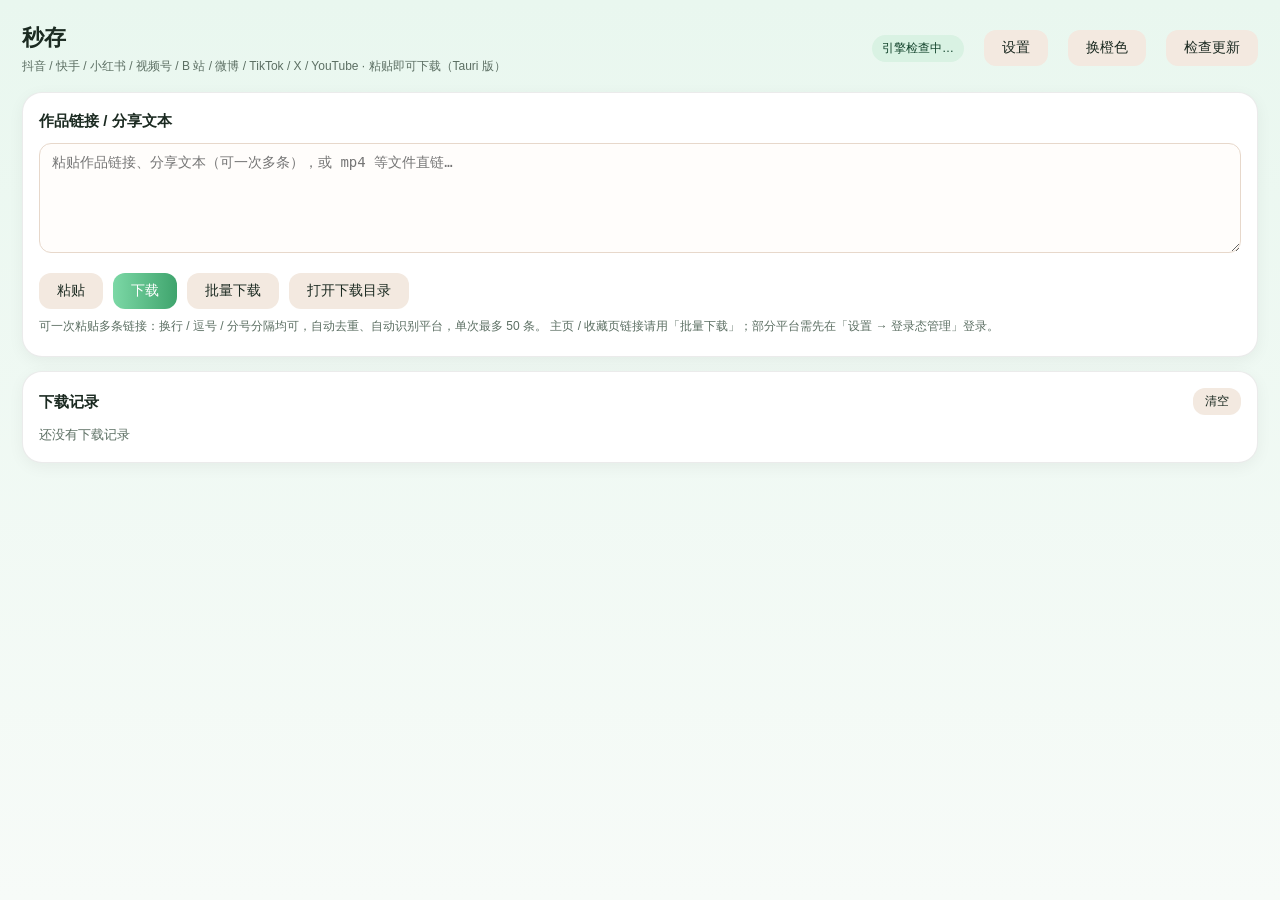
==== commit c228d139: "docs: 官网与 README 补充多链接批量下载（一次最多 50 条）" ====
--- a/tauri/src/index.html
+++ b/tauri/src/index.html
@@ -237,7 +237,7 @@
   <div id="homeView">
   <div class="card">
     <h2>作品链接 / 分享文本</h2>
-    <textarea id="input" placeholder="粘贴作品链接、分享文本，或 mp4 等文件直链…"></textarea>
+    <textarea id="input" placeholder="粘贴作品链接、分享文本（可一次多条），或 mp4 等文件直链…"></textarea>
     <div class="row">
       <button id="pasteBtn">粘贴</button>
       <button class="primary" id="downloadBtn">下载</button>
@@ -245,10 +245,11 @@
       <button id="batchBtn" title="主页 / 收藏夹链接：抓取最近 20 条作品并逐条下载">批量下载</button>
       <button id="folderBtn">打开下载目录</button>
     </div>
-    <div class="muted" style="margin-top:8px">
-      「批量下载」用于<b>主页 / 收藏夹</b>链接（抖音、小红书）：粘贴主页链接后点它，会列出该主页最近的作品让你勾选，
-      再逐条下载（需要先在「设置 → 登录态管理」里登录对应平台）。
+    <div class="muted" style="margin-top:8px;line-height:1.6">
+      可一次粘贴多条链接：换行 / 逗号 / 分号分隔均可，自动去重、自动识别平台，单次最多 50 条。
+      主页 / 收藏页链接请用「批量下载」；部分平台需先在「设置 → 登录态管理」登录。
     </div>
+    <div class="muted" id="linkPreview" style="margin-top:4px"></div>
   </div>
 
   <div class="card" id="taskCard" style="display:none">
@@ -265,6 +266,20 @@
       <button class="icon-btn" id="taskRevealBtn" title="在资源管理器中显示" aria-label="在资源管理器中显示"></button>
       <button class="icon-btn danger" id="taskDeleteBtn" title="删除这次下载及其文件" aria-label="删除这次下载及其文件"></button>
     </div>
+  </div>
+
+  <div class="card" id="batchCard" style="display:none">
+    <h2 id="batchTitle">批量下载</h2>
+    <div class="muted" id="batchStage">准备中</div>
+    <div class="progress"><div id="batchBar"></div></div>
+    <div class="row" id="batchSummary" style="gap:14px;margin-top:6px"></div>
+    <div class="row" style="gap:8px;margin-top:4px">
+      <button id="batchExpandBtn" style="display:none">展开全部</button>
+      <button id="batchShareBtn" style="display:none">分享全部</button>
+      <button id="batchDeleteAllBtn" style="display:none">删除全部</button>
+      <button id="batchCancelBtn">取消</button>
+    </div>
+    <div id="batchItems"></div>
   </div>
 
   <div class="card">
@@ -1215,6 +1230,357 @@
       $('taskDetail').textContent = detail || '';
     }
 
+    // ---------------- 多链接批量 ----------------
+    const LINK_RE = /https?:\/\/[^\s\u4e00-\u9fff，。！？；：、“”‘’《》【】（）()"'<>\\^`{|}]+/g;
+    const LINK_TRAILING = '.,，。；;!！?？、)）】》>"\'';
+
+    function extractAllLinks(text, limit = 500) {
+      const out = [];
+      const seen = new Set();
+      const matches = String(text || '').match(LINK_RE) || [];
+      for (const raw of matches) {
+        let url = raw;
+        while (url && LINK_TRAILING.includes(url[url.length - 1])) url = url.slice(0, -1);
+        if (!url || seen.has(url)) continue;
+        seen.add(url);
+        out.push(url);
+        if (out.length >= limit) break;
+      }
+      return out;
+    }
+
+    function isHomepageLink(url) {
+      const lower = url.toLowerCase();
+      return lower.includes('douyin.com/user/') || lower.includes('xiaohongshu.com/user/profile/');
+    }
+
+    function platformLabelFor(url) {
+      const lower = url.toLowerCase();
+      const rules = [
+        ['douyin.com', '抖音'], ['iesdouyin.com', '抖音'],
+        ['kuaishou.com', '快手'], ['kuaishou.cn', '快手'],
+        ['xhslink', '小红书'], ['xiaohongshu.com', '小红书'], ['rednote.com', '小红书'],
+        ['weixin.qq.com', '微信视频号'],
+        ['bilibili.com', 'B 站'], ['b23.tv', 'B 站'], ['bili2233.cn', 'B 站'],
+        ['weibo.com', '微博'], ['weibo.cn', '微博'],
+        ['tiktok.com', 'TikTok'], ['instagram.com', 'Instagram'],
+        ['x.com', 'X'], ['twitter.com', 'X'], ['t.co', 'X'],
+        ['youtube.com', 'YouTube'], ['youtu.be', 'YouTube'],
+        ['ixigua.com', '西瓜视频'], ['reddit.com', 'Reddit'], ['redd.it', 'Reddit'],
+        ['vimeo.com', 'Vimeo'], ['twitch.tv', 'Twitch'],
+        ['music.163.com', '网易云音乐'], ['y.qq.com', 'QQ 音乐'],
+      ];
+      for (const [host, label] of rules) if (lower.includes(host)) return label;
+      return '直链 / 网页';
+    }
+
+    let batchState = null;
+    let batchTaskId = '';
+    let cancelTaskId = '';
+
+    function isBatchTerminal(status) {
+      return ['success', 'failed', 'skipped', 'cancelled'].includes(status);
+    }
+
+    function refreshLinkPreview() {
+      const links = extractAllLinks($('input').value);
+      const button = $('downloadBtn');
+      const preview = $('linkPreview');
+      if (links.length >= 2) {
+        button.textContent = `下载 ${links.length} 条`;
+        const counts = {};
+        links.forEach((url) => {
+          const label = platformLabelFor(url);
+          counts[label] = (counts[label] || 0) + 1;
+        });
+        preview.textContent = `已识别 ${links.length} 条：` +
+          Object.entries(counts).map(([name, count]) => `${name} ${count}`).join(' · ');
+        preview.style.color = 'var(--primary)';
+      } else {
+        button.textContent = '下载';
+        preview.textContent = '';
+        preview.style.color = '';
+      }
+    }
+
+    function startLinkBatch(links) {
+      if (batchState && !batchState.finished) return;
+      const capped = links.slice(0, 50);
+      batchState = {
+        items: capped.map((url) => ({
+          url,
+          platform: platformLabelFor(url),
+          title: '',
+          status: isHomepageLink(url) ? 'skipped' : 'waiting',
+          message: isHomepageLink(url) ? '主页链接请单独使用「批量下载」' : '',
+          files: [],
+          percent: 0,
+        })),
+        activeIndex: -1,
+        finished: false,
+        expanded: new Set(),
+        expandedAll: false,
+      };
+      if (links.length > capped.length) alert('单次最多处理 50 条链接，已截取前 50 条');
+      $('input').value = '';
+      refreshLinkPreview();
+      $('taskCard').style.display = 'none';
+      renderBatch();
+      startNextBatchItem();
+    }
+
+    function startNextBatchItem() {
+      if (!batchState || batchState.finished) return;
+      const index = batchState.items.findIndex((item) => item.status === 'waiting');
+      if (index < 0) {
+        batchState.finished = batchState.items.every((item) => isBatchTerminal(item.status));
+        renderBatch();
+        return;
+      }
+      batchState.activeIndex = index;
+      batchState.items[index].status = 'parsing';
+      renderBatch();
+      batchTaskId = `b${Date.now()}-${index}`;
+      currentTaskId = batchTaskId;
+      invoke('engine_send', {
+        payload: { id: batchTaskId, cmd: 'download', url: batchState.items[index].url },
+      }).catch((error) => finishBatchItem('failed', String(error)));
+    }
+
+    function finishBatchItem(status, message) {
+      if (!batchState) return;
+      const index = batchState.activeIndex;
+      if (index >= 0 && index < batchState.items.length && !isBatchTerminal(batchState.items[index].status)) {
+        batchState.items[index].status = status;
+        batchState.items[index].message = message || '';
+      }
+      batchState.finished = batchState.items.every((item) => isBatchTerminal(item.status));
+      batchState.activeIndex = -1;
+      batchTaskId = '';
+      renderBatch();
+      refreshHistory();
+      startNextBatchItem();
+    }
+
+    function cancelBatch() {
+      if (!batchState) return;
+      if (batchState.finished) {
+        batchState = null;
+        $('batchCard').style.display = 'none';
+        return;
+      }
+      if (batchTaskId) {
+        cancelTaskId = batchTaskId;
+        invoke('engine_send', { payload: { id: batchTaskId, cmd: 'cancel', task_id: batchTaskId } }).catch(() => {});
+        batchTaskId = '';
+      }
+      batchState.items.forEach((item) => {
+        if (!isBatchTerminal(item.status)) {
+          item.status = 'cancelled';
+          item.message = '已取消';
+        }
+      });
+      batchState.finished = true;
+      batchState.activeIndex = -1;
+      renderBatch();
+    }
+
+    async function deleteBatchFile(file) {
+      const index = await findHistoryIndexForFile(file);
+      if (index >= 0) {
+        try {
+          await invoke('delete_history_file', { index, path: file });
+        } catch (error) {
+          window.alert('删除失败：' + error);
+        }
+      }
+      if (batchState) {
+        batchState.items.forEach((item) => {
+          item.files = (item.files || []).filter((entry) => entry !== file);
+        });
+        renderBatch();
+      }
+      refreshHistory();
+    }
+
+    function copyText(text) {
+      const task = navigator.clipboard ? navigator.clipboard.writeText(text) : Promise.reject(new Error('no clipboard'));
+      task.catch(() => window.alert('复制失败，请手动复制链接：\n' + text));
+    }
+
+    function batchStatusText(item) {
+      let base;
+      switch (item.status) {
+        case 'waiting': base = '等待'; break;
+        case 'parsing': base = '解析中…'; break;
+        case 'queued': base = '等待下载'; break;
+        case 'downloading': base = item.percent ? `下载中 ${item.percent}%` : '下载中…'; break;
+        case 'success': base = '成功'; break;
+        case 'failed': base = `失败：${item.message || '未知错误'}`; break;
+        case 'skipped': base = item.message || '已跳过'; break;
+        case 'cancelled': base = '已取消'; break;
+        default: base = item.status;
+      }
+      const lower = (item.message || '').toLowerCase();
+      const needsLogin = item.status === 'failed' && (lower.includes('cookie') || (item.message || '').includes('登录'));
+      return needsLogin ? base + ' · 请到 设置 → 登录态管理 登录后重试' : base;
+    }
+
+    async function renderBatch() {
+      if (!batchState) {
+        $('batchCard').style.display = 'none';
+        return;
+      }
+      $('batchCard').style.display = 'block';
+      $('taskCard').style.display = 'none';
+      const items = batchState.items;
+      const counts = { success: 0, failed: 0, cancelled: 0, skipped: 0 };
+      items.forEach((item) => {
+        if (counts[item.status] !== undefined) counts[item.status] += 1;
+      });
+      const doneCount = items.filter((item) => isBatchTerminal(item.status)).length;
+      const activePercent = batchState.activeIndex >= 0 ? (items[batchState.activeIndex].percent || 0) / 100 : 0;
+      const percent = Math.min(100, Math.round((doneCount + activePercent) / Math.max(1, items.length) * 100));
+      $('batchTitle').textContent = `批量下载 · 共 ${items.length} 条`;
+      $('batchStage').textContent = batchState.finished ? '已完成' : '进行中';
+      $('batchBar').style.width = percent + '%';
+      const summary = $('batchSummary');
+      summary.innerHTML = '';
+      const parts = [[`成功 ${counts.success}`, 'var(--primary)']];
+      if (counts.failed) parts.push([`失败 ${counts.failed}`, '#c0392b']);
+      if (counts.cancelled) parts.push([`已取消 ${counts.cancelled}`, 'var(--muted)']);
+      if (counts.skipped) parts.push([`已跳过 ${counts.skipped}`, 'var(--muted)']);
+      parts.forEach(([text, color]) => {
+        const span = document.createElement('span');
+        span.textContent = text;
+        span.style.color = color;
+        span.style.fontSize = '12px';
+        summary.appendChild(span);
+      });
+      $('batchExpandBtn').style.display =
+        items.some((item) => item.status === 'success' && item.files.length) ? 'inline-block' : 'none';
+      $('batchExpandBtn').textContent = batchState.expandedAll ? '收起全部' : '展开全部';
+      const allFiles = items.flatMap((item) => item.files || []).filter(Boolean);
+      $('batchShareBtn').style.display = batchState.finished && allFiles.length ? 'inline-block' : 'none';
+      $('batchDeleteAllBtn').style.display = batchState.finished && allFiles.length ? 'inline-block' : 'none';
+      $('batchCancelBtn').textContent = batchState.finished ? '关闭' : '取消';
+      const container = $('batchItems');
+      container.innerHTML = '';
+      items.forEach((item, index) => {
+        const row = document.createElement('div');
+        row.style.padding = '6px 0';
+        row.style.borderTop = index === 0 ? 'none' : '1px solid var(--line)';
+        const head = document.createElement('div');
+        head.style.display = 'flex';
+        head.style.alignItems = 'center';
+        head.style.gap = '8px';
+        const chip = document.createElement('span');
+        chip.textContent = item.platform;
+        chip.style.fontSize = '11px';
+        chip.style.padding = '2px 6px';
+        chip.style.borderRadius = '10px';
+        chip.style.background = 'var(--primary-soft)';
+        chip.style.color = 'var(--primary)';
+        chip.style.flex = '0 0 auto';
+        head.appendChild(chip);
+        const text = document.createElement('div');
+        text.style.flex = '1';
+        text.style.minWidth = '0';
+        const name = document.createElement('div');
+        name.textContent = item.title || item.url.slice(-46);
+        name.style.fontSize = '12px';
+        name.style.overflow = 'hidden';
+        name.style.textOverflow = 'ellipsis';
+        name.style.whiteSpace = 'nowrap';
+        const status = document.createElement('div');
+        status.textContent = batchStatusText(item);
+        status.style.fontSize = '11px';
+        status.style.color = item.status === 'failed'
+          ? '#c0392b'
+          : (item.status === 'success' ? 'var(--primary)' : 'var(--muted)');
+        text.appendChild(name);
+        text.appendChild(status);
+        head.appendChild(text);
+        if (item.status === 'success' && item.files.length) {
+          const count = document.createElement('span');
+          count.textContent = `${item.files.length} 个文件`;
+          count.style.fontSize = '10px';
+          count.style.color = 'var(--muted)';
+          head.appendChild(count);
+        }
+        if (item.status === 'failed') {
+          const copy = document.createElement('button');
+          copy.textContent = '复制';
+          copy.style.fontSize = '11px';
+          copy.style.padding = '2px 8px';
+          copy.addEventListener('click', () => copyText(item.url));
+          head.appendChild(copy);
+        }
+        if (item.files.length) {
+          const expandedNow = batchState.expandedAll || batchState.expanded.has(index);
+          const toggle = document.createElement('button');
+          toggle.className = 'icon-btn';
+          toggle.textContent = expandedNow ? '▴' : '▾';
+          toggle.title = '展开 / 收起文件';
+          toggle.addEventListener('click', () => {
+            if (batchState.expanded.has(index)) batchState.expanded.delete(index);
+            else batchState.expanded.add(index);
+            batchState.expandedAll = false;
+            renderBatch();
+          });
+          head.appendChild(toggle);
+        }
+        row.appendChild(head);
+        if ((batchState.expandedAll || batchState.expanded.has(index)) && item.files.length) {
+          const filesBox = document.createElement('div');
+          filesBox.style.marginTop = '6px';
+          row.appendChild(filesBox);
+          (async () => {
+            try {
+              const sizes = await invoke('file_sizes', { paths: item.files });
+              item.files.forEach((path, i) => fileSizes.set(path, sizes[i] || 0));
+            } catch (_) { /* 取不到大小不影响预览 */ }
+            const previewable = item.files.filter((file) => mediaKind(file) !== 'other');
+            const others = item.files.filter((file) => mediaKind(file) === 'other');
+            if (previewable.length) filesBox.appendChild(buildStrip(previewable, deleteBatchFile));
+            others.forEach((file) => filesBox.appendChild(buildFileRow(file, deleteBatchFile)));
+          })();
+        }
+        container.appendChild(row);
+      });
+    }
+
+    $('batchCancelBtn').addEventListener('click', () => cancelBatch());
+    $('batchExpandBtn').addEventListener('click', () => {
+      if (!batchState) return;
+      batchState.expandedAll = !batchState.expandedAll;
+      if (!batchState.expandedAll) batchState.expanded.clear();
+      renderBatch();
+    });
+    $('batchShareBtn').addEventListener('click', () => {
+      if (!batchState) return;
+      const files = batchState.items.flatMap((item) => item.files || []).filter(Boolean);
+      if (!files.length) return;
+      invoke('share_files', { paths: files }).catch((error) => window.alert('分享失败：' + error));
+    });
+    $('batchDeleteAllBtn').addEventListener('click', async () => {
+      if (!batchState) return;
+      for (const item of batchState.items) {
+        const primary = (item.files || [])[0];
+        if (!primary) continue;
+        const index = await findHistoryIndexForFile(primary);
+        if (index >= 0) {
+          try {
+            await invoke('delete_history_item', { index, deleteFiles: true });
+          } catch (_) { /* 已删除或记录不存在时忽略 */ }
+        }
+      }
+      batchState = null;
+      $('batchCard').style.display = 'none';
+      refreshHistory();
+    });
+    $('input').addEventListener('input', refreshLinkPreview);
+
     // listen() 是异步的：必须等它注册完成再发第一波请求，否则引擎的 engine_status /
     // cookie_status 会「发得太早」，设置回填和 Cookie 列表就一直是空的（Windows 上实测踩到）
     const bridgeReady = listen('bridge-event', (event) => {
@@ -1322,6 +1688,38 @@
       }
       if (payload.kind === 'cloud_register') return;
       if (id !== currentTaskId && payload.event !== 'done') return;
+      if (payload.event === 'error' && cancelTaskId && id === cancelTaskId) {
+        cancelTaskId = '';
+        return;
+      }
+      if (batchState && id === batchTaskId) {
+        if (payload.event === 'done') {
+          const item = batchState.items[batchState.activeIndex];
+          if (item) {
+            item.status = 'success';
+            item.title = payload.title || '';
+            item.files = payload.files || [];
+            item.percent = 100;
+          }
+          batchState.finished = batchState.items.every((entry) => isBatchTerminal(entry.status));
+          batchState.activeIndex = -1;
+          batchTaskId = '';
+          renderBatch();
+          refreshHistory();
+          startNextBatchItem();
+          return;
+        }
+        if (payload.event === 'error') {
+          finishBatchItem('failed', payload.message || '下载失败');
+          return;
+        }
+        if (payload.event === 'progress') {
+          const item = batchState.items[batchState.activeIndex];
+          if (item) item.percent = Math.round(payload.percent || 0);
+          renderBatch();
+        }
+        return;
+      }
       switch (payload.event) {
         case 'meta':
           showTask('解析中', payload.label, 0);
@@ -1338,6 +1736,7 @@
           break;
         }
         case 'done':
+          if (batchState && !batchState.finished) return;
           showTask('已完成', null, 100, payload.title || '');
           currentFile = payload.file || (payload.files && payload.files[0]) || '';
           $('taskActions').style.display = currentFile ? 'flex' : 'none';
@@ -1347,6 +1746,7 @@
           if (id === currentTaskId) $('input').value = '';
           break;
         case 'error':
+          if (batchState && !batchState.finished) return;
           if (id === 'account-login' || id === 'sms-code') {
             $('accountHint').textContent = payload.message || '操作失败';
           } else if (id === 'feedback') {
@@ -1381,6 +1781,11 @@
     $('downloadBtn').addEventListener('click', async () => {
       const text = $('input').value.trim();
       if (!text) return;
+      const links = extractAllLinks(text);
+      if (links.length >= 2) {
+        startLinkBatch(links);
+        return;
+      }
       currentTaskId = `t${Date.now()}`;
       showTask('解析中…', null, 0);
       await invoke('engine_send', { payload: { id: currentTaskId, cmd: 'download', url: text } });
